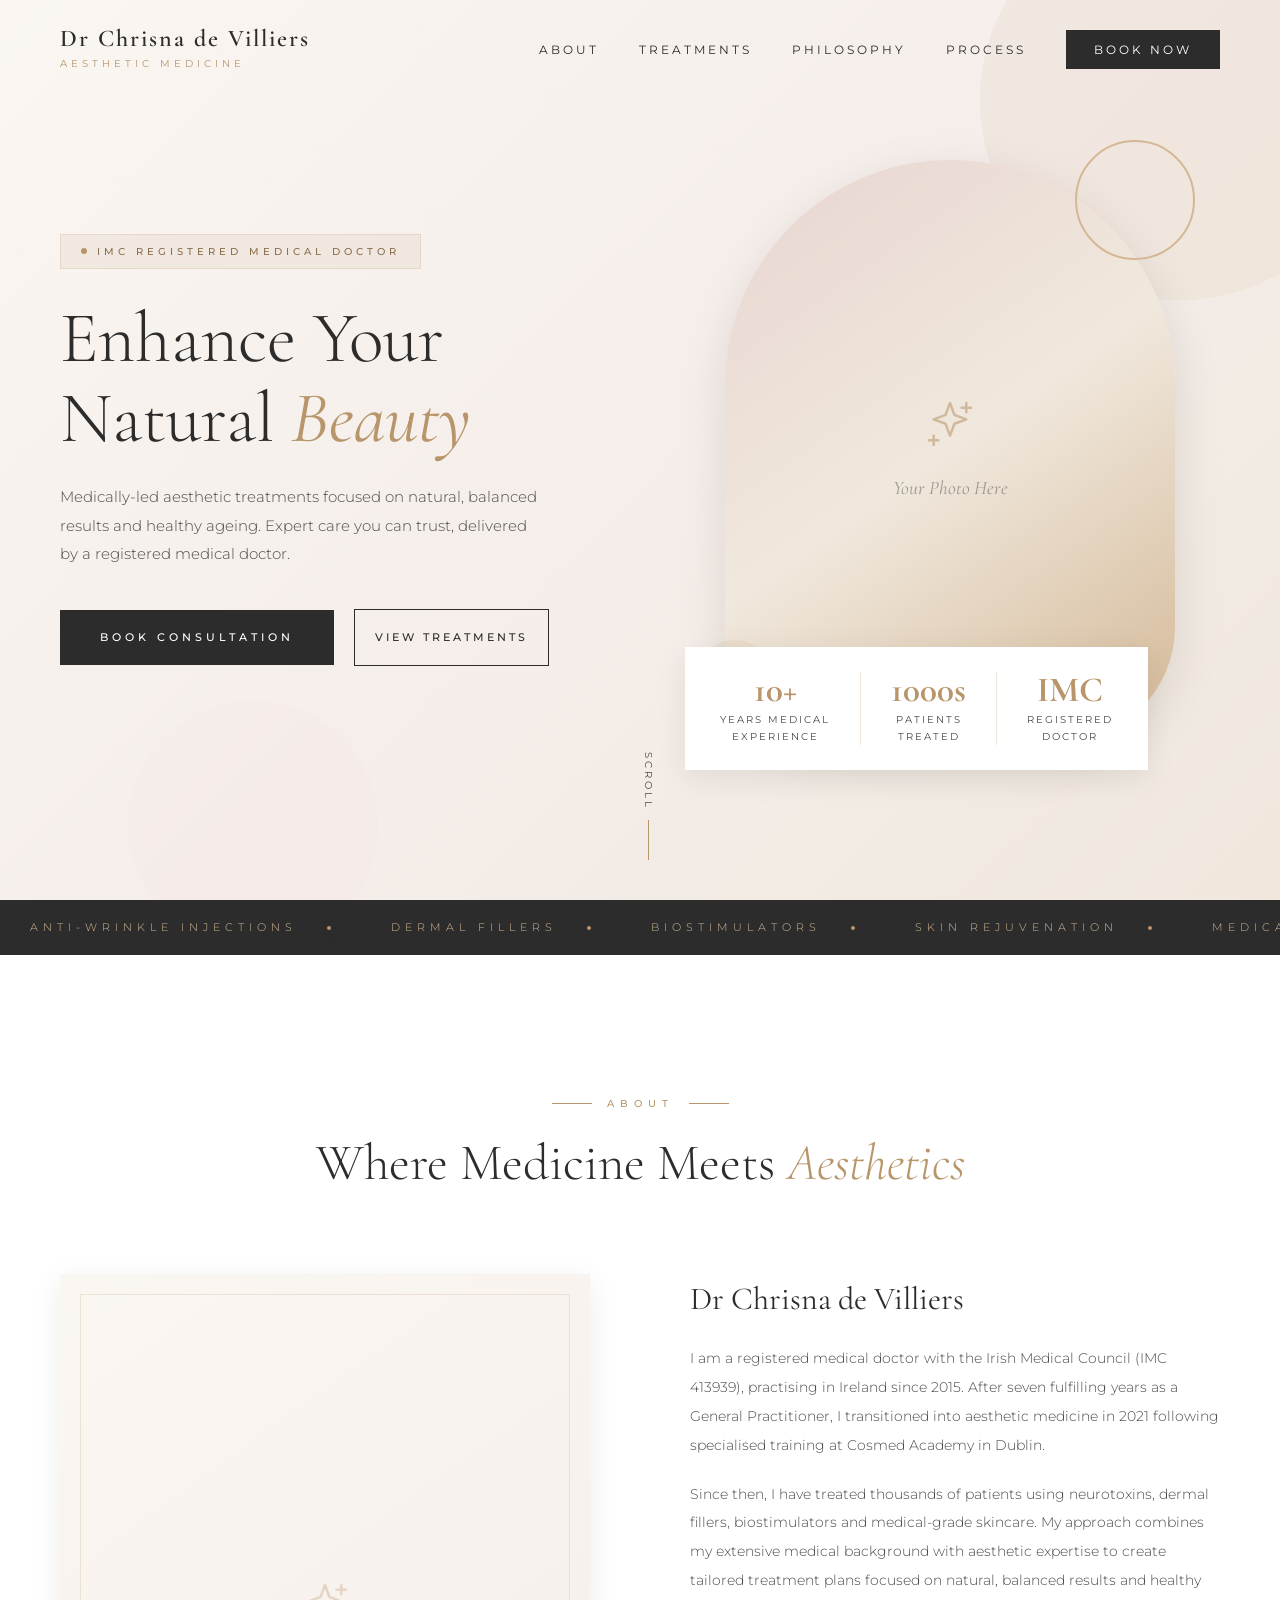
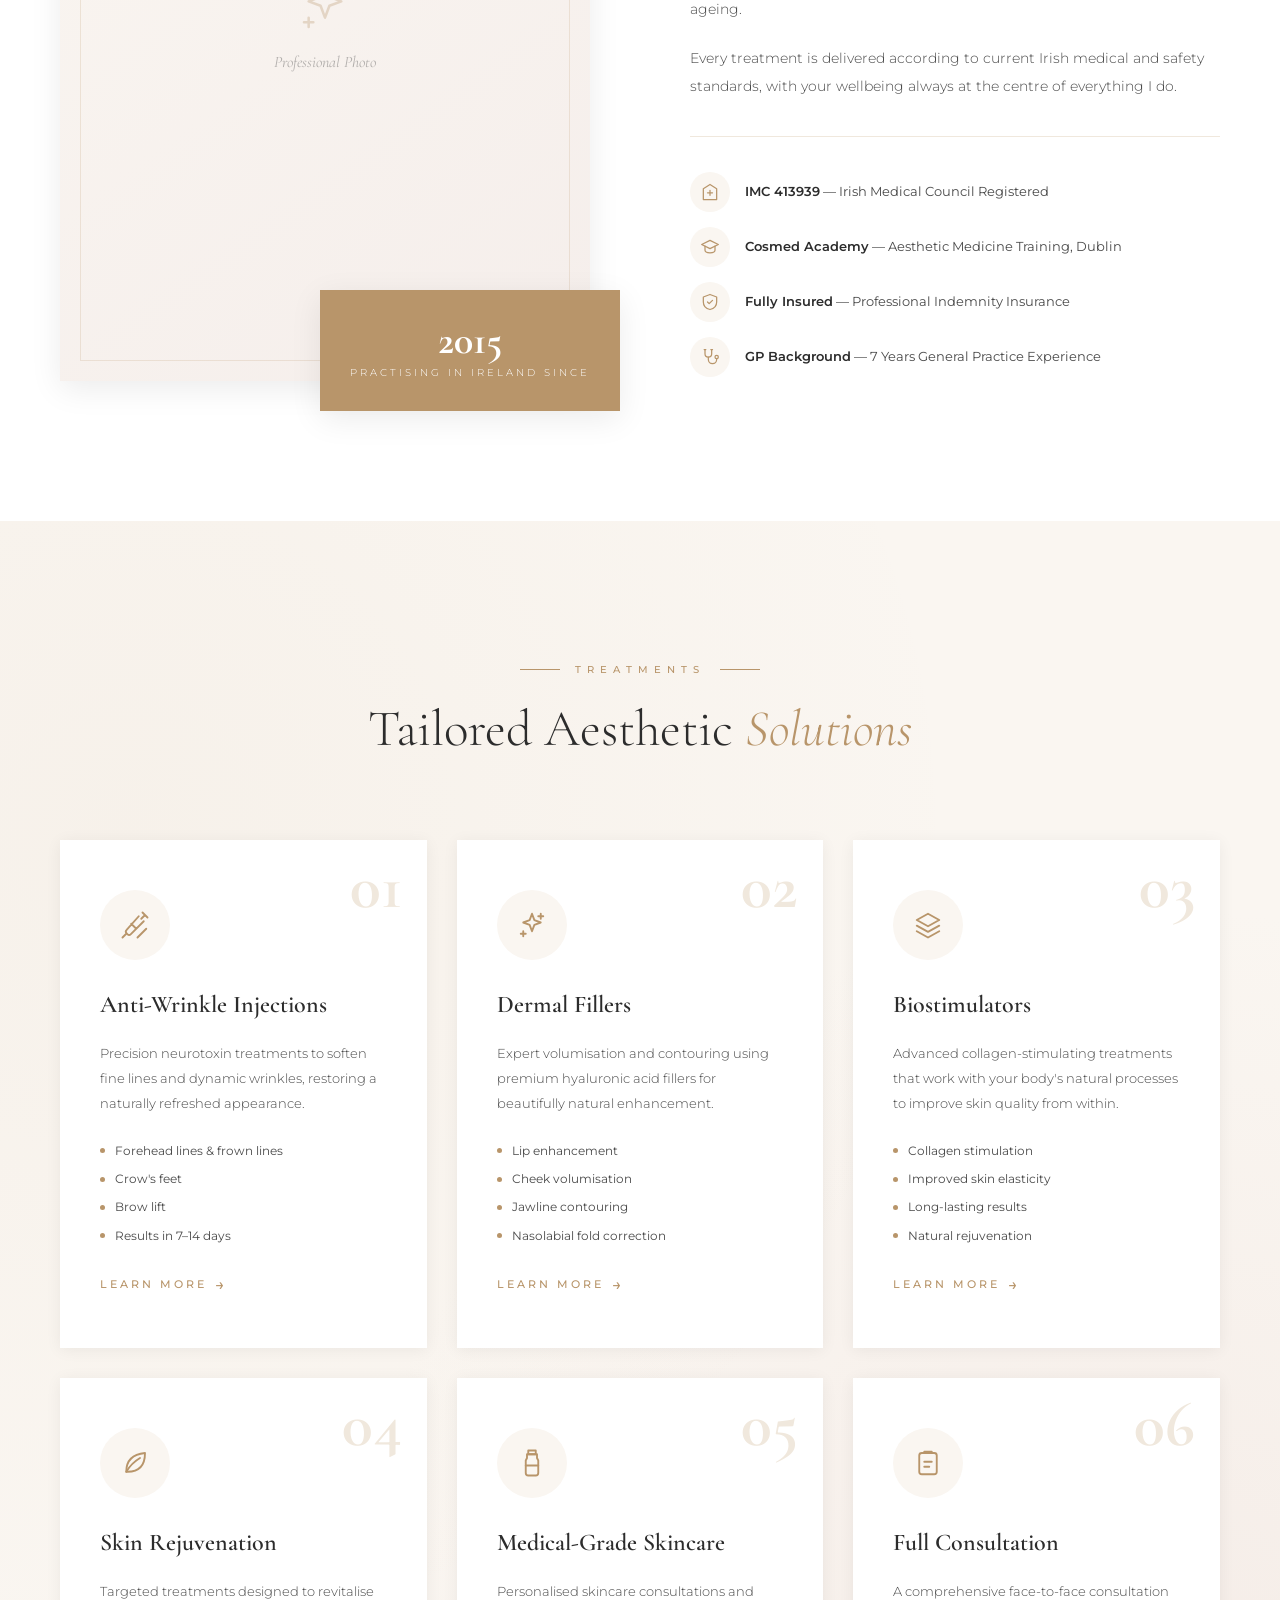
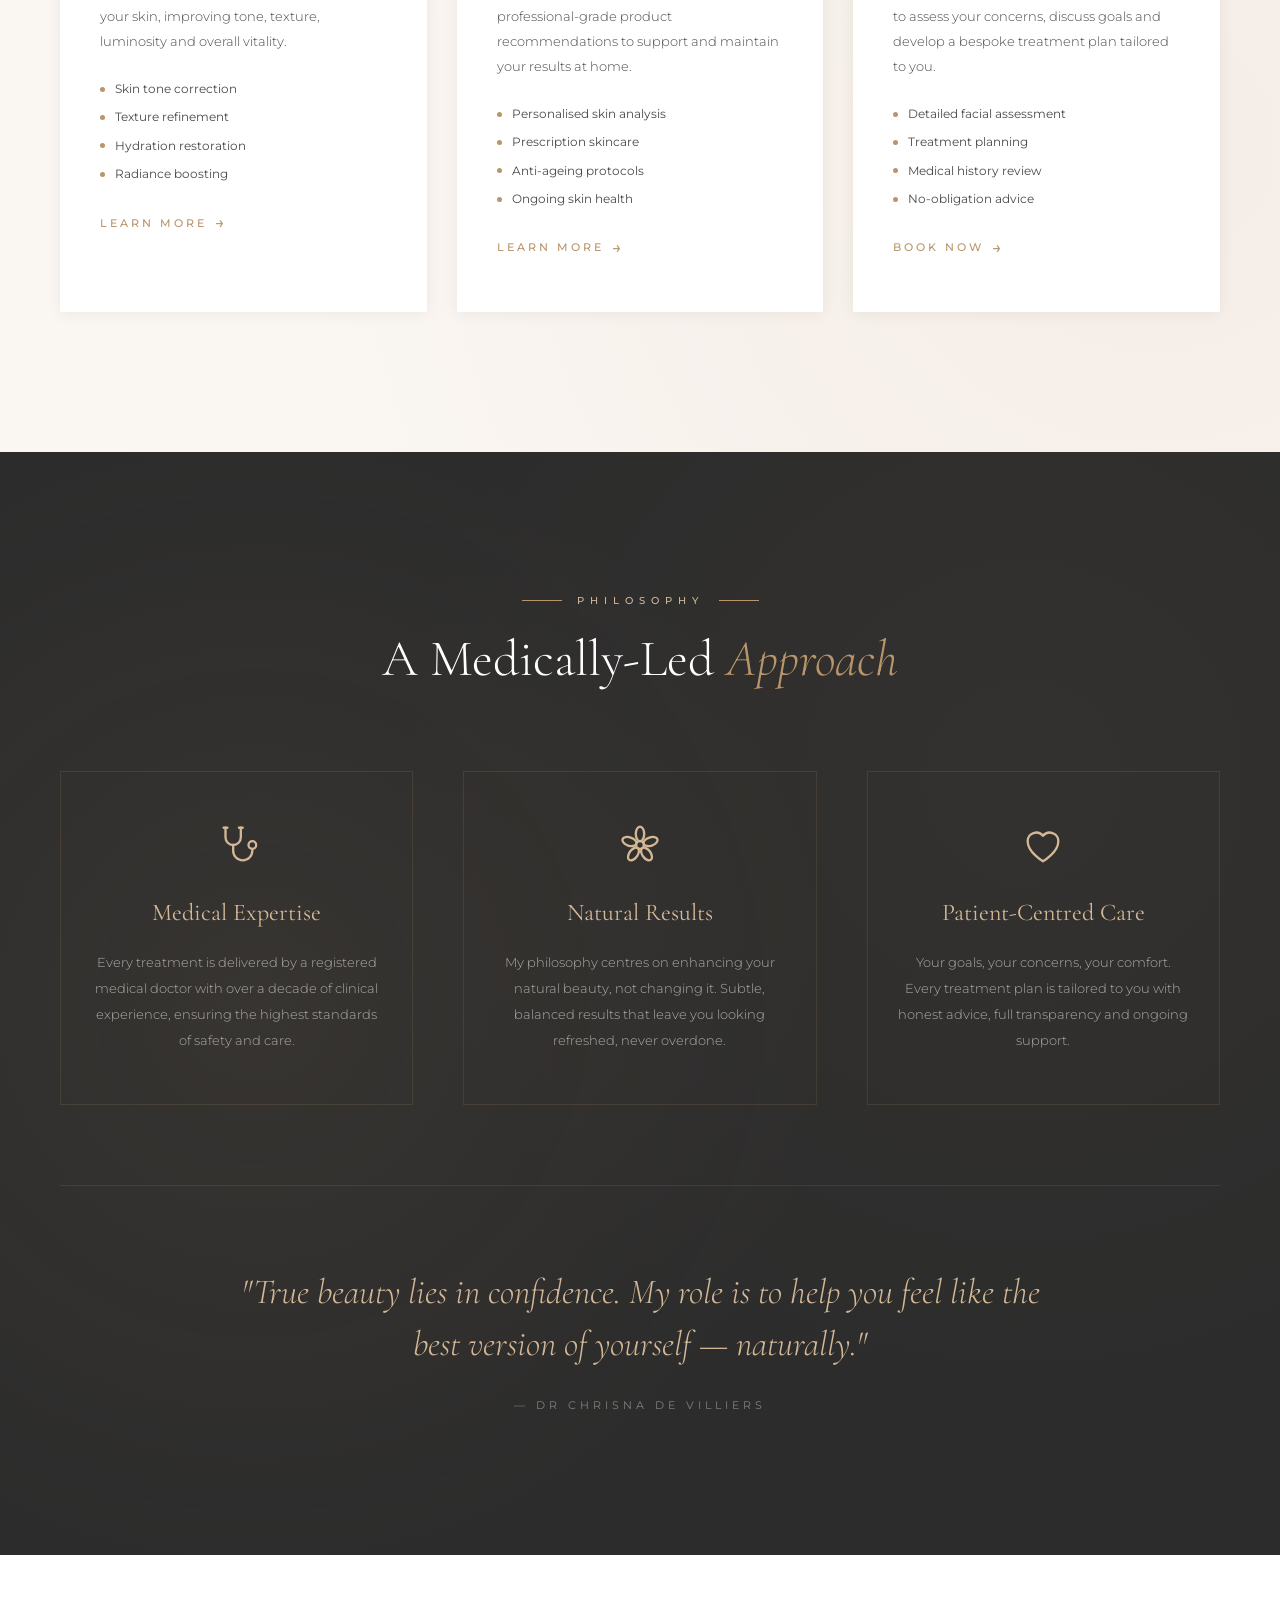
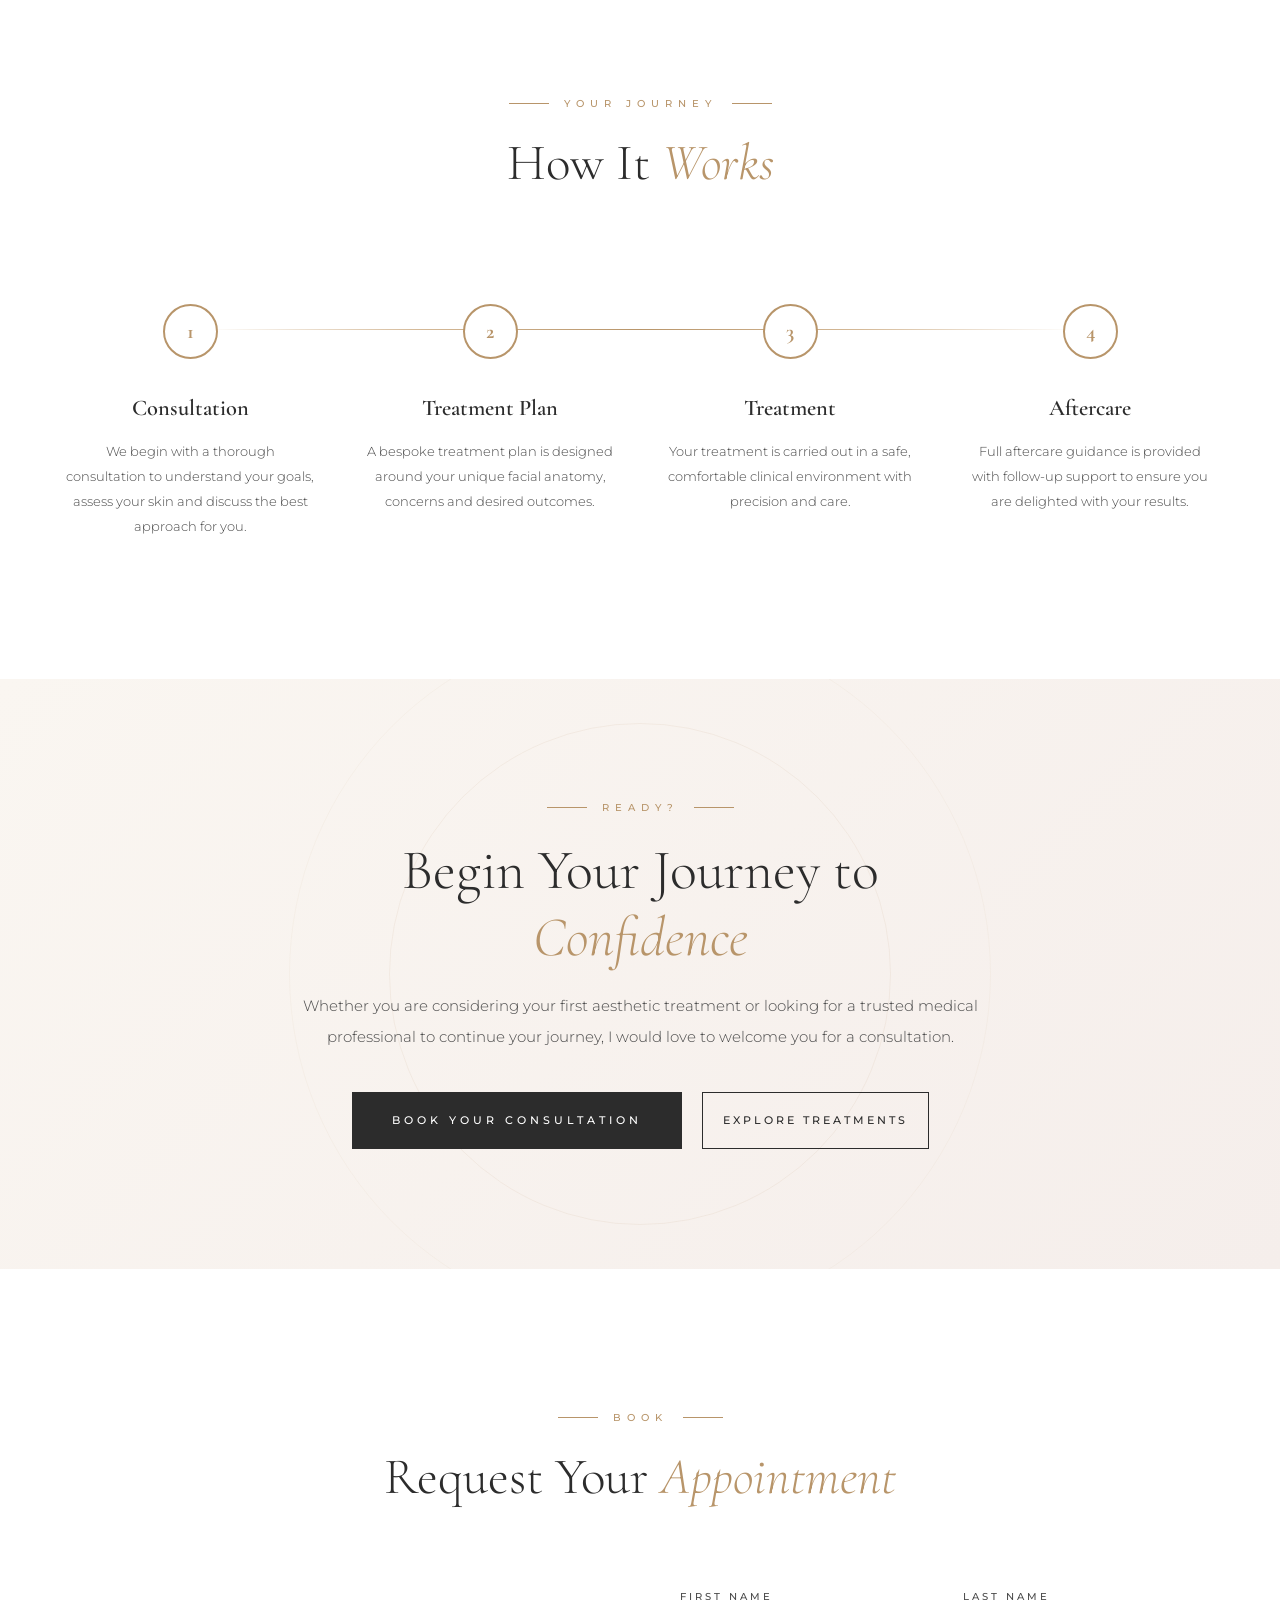
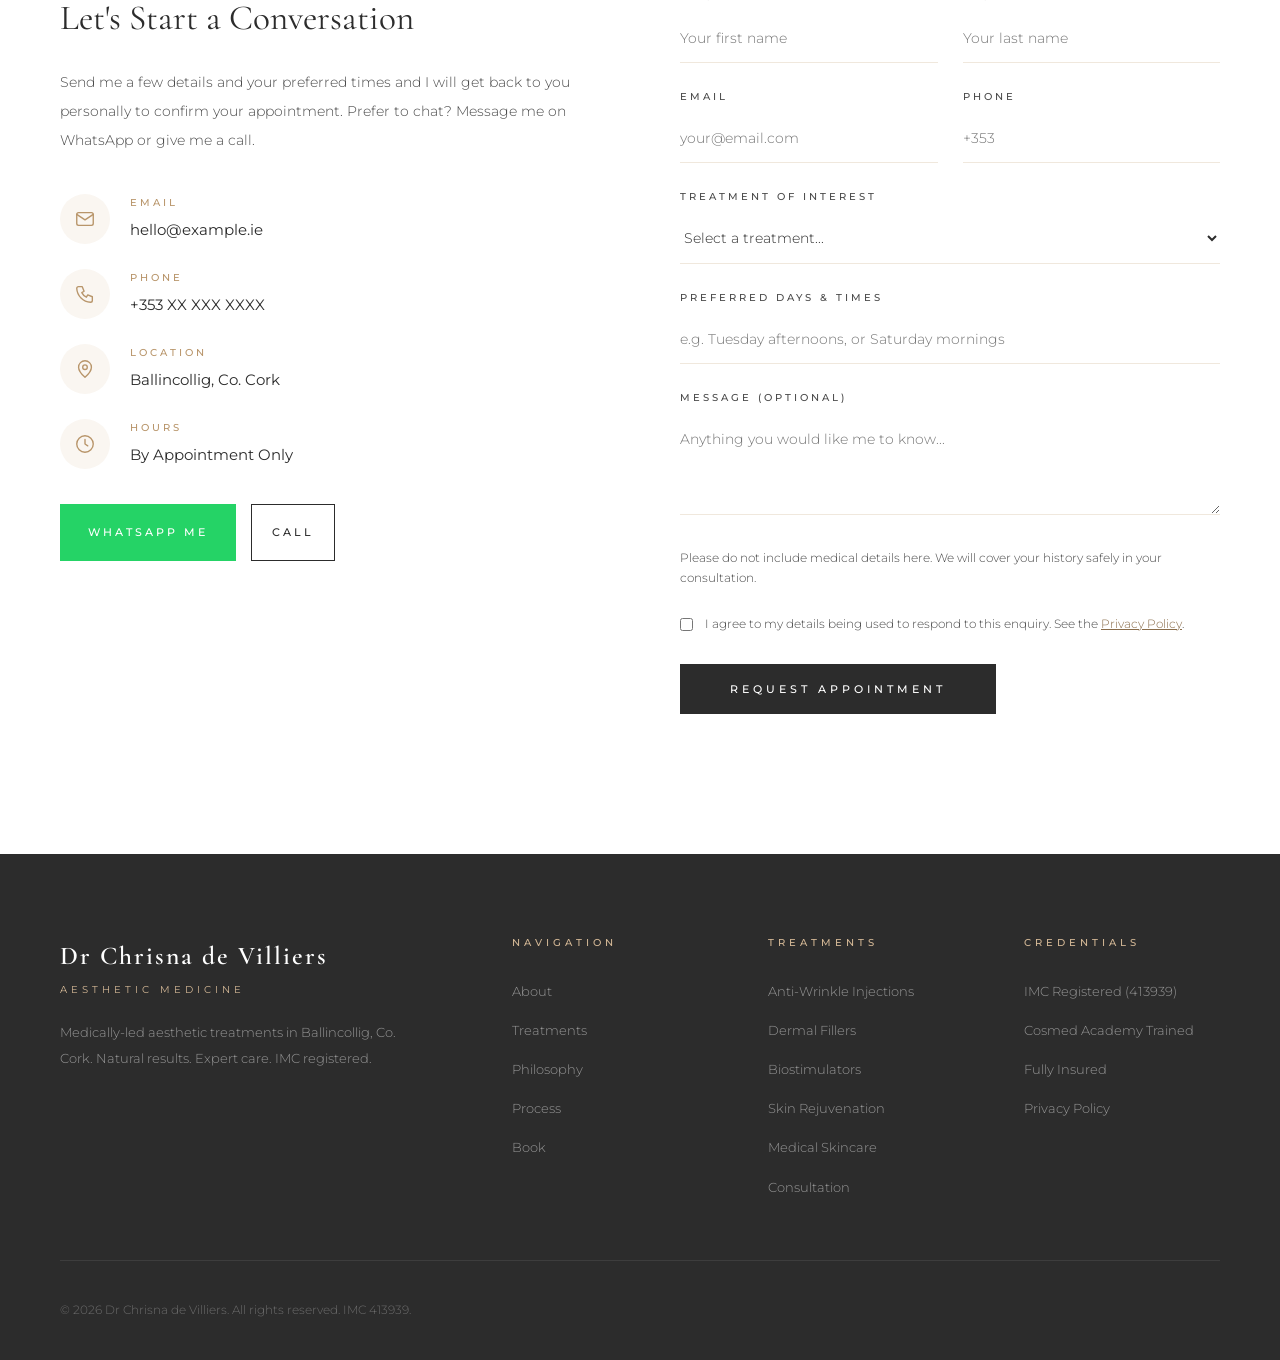
==== book.html @ 7427c257 "Fix responsive layout, replace emoji with line icons, add photo slots and /book link, set location t" ====
<!DOCTYPE html>
<html lang="en">
<head>
    <meta charset="UTF-8">
    <meta name="viewport" content="width=device-width, initial-scale=1.0">
    <title>Book | Dr Chrisna de Villiers</title>
    <meta http-equiv="refresh" content="0; url=index.html#contact">
    <link rel="canonical" href="index.html#contact">
    <script>location.replace('index.html#contact');</script>
</head>
<body>
    <p>Taking you to the booking form... <a href="index.html#contact">Continue</a></p>
</body>
</html>
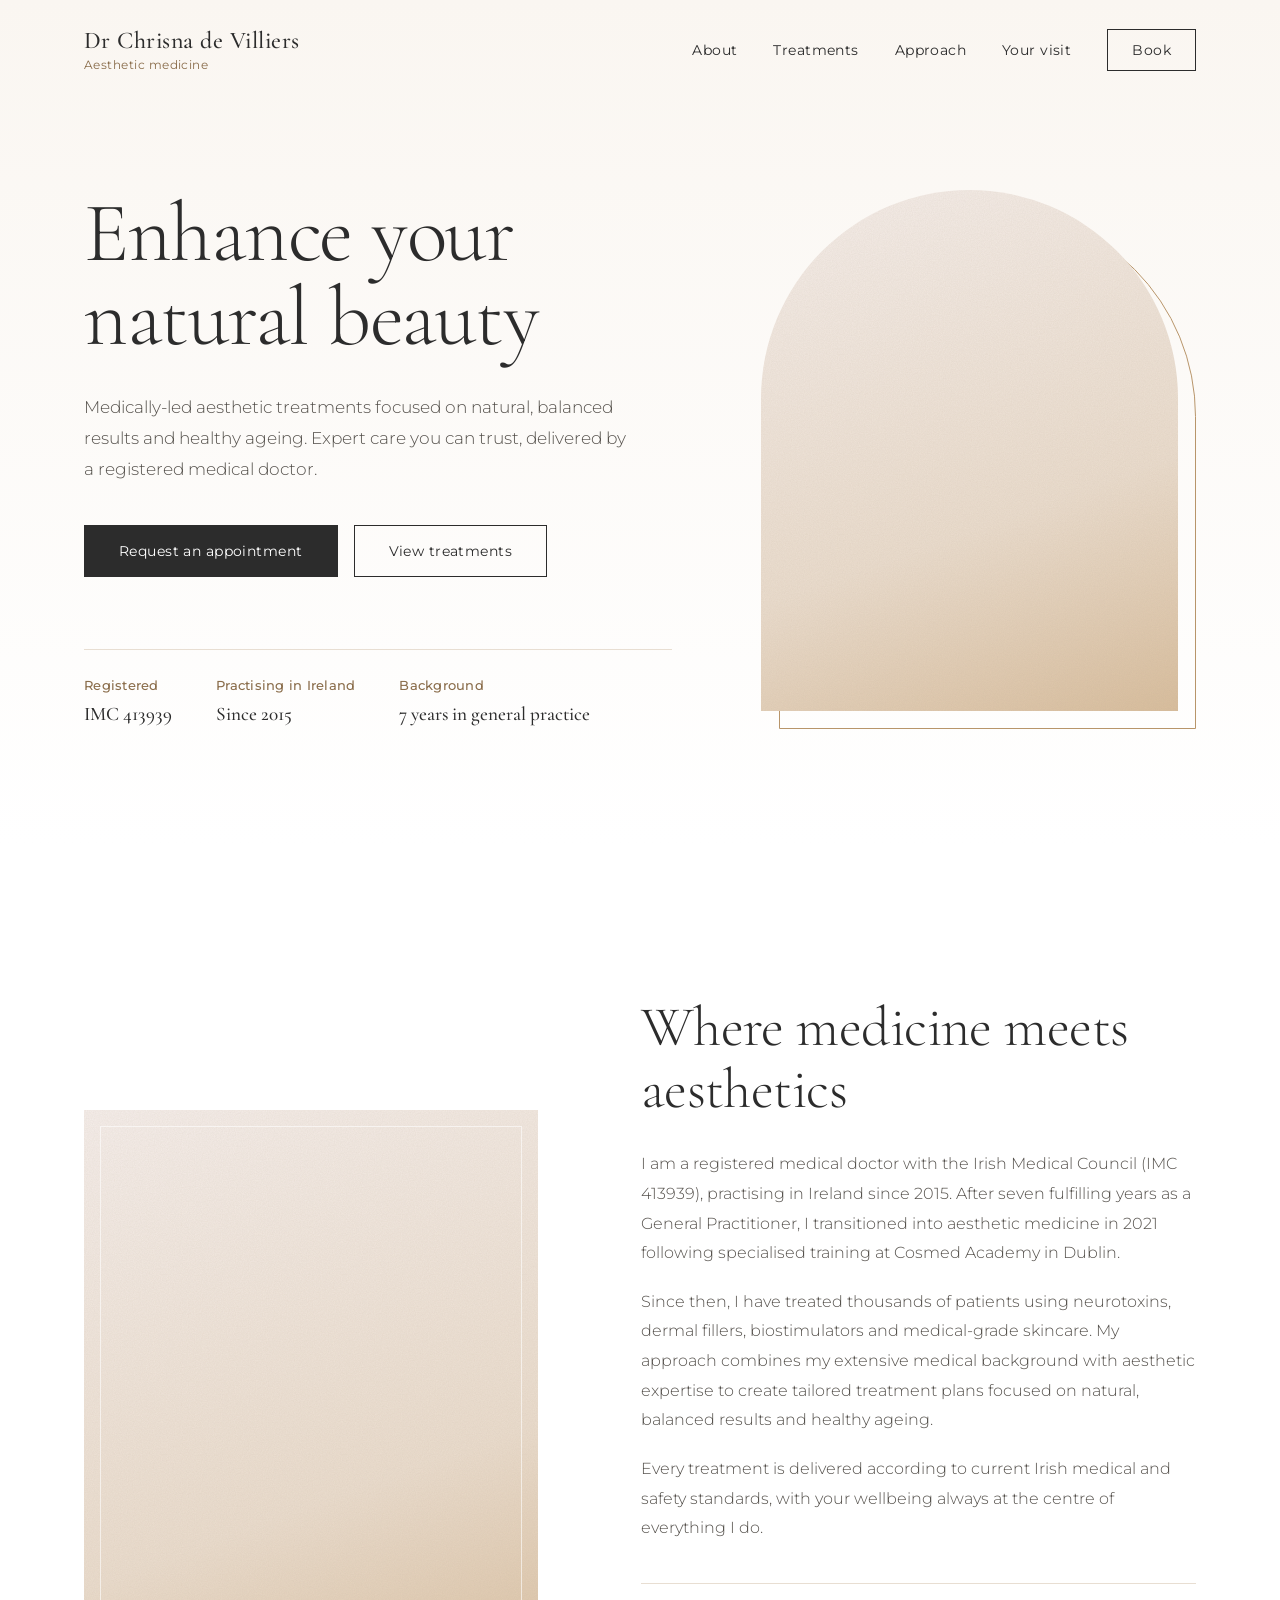
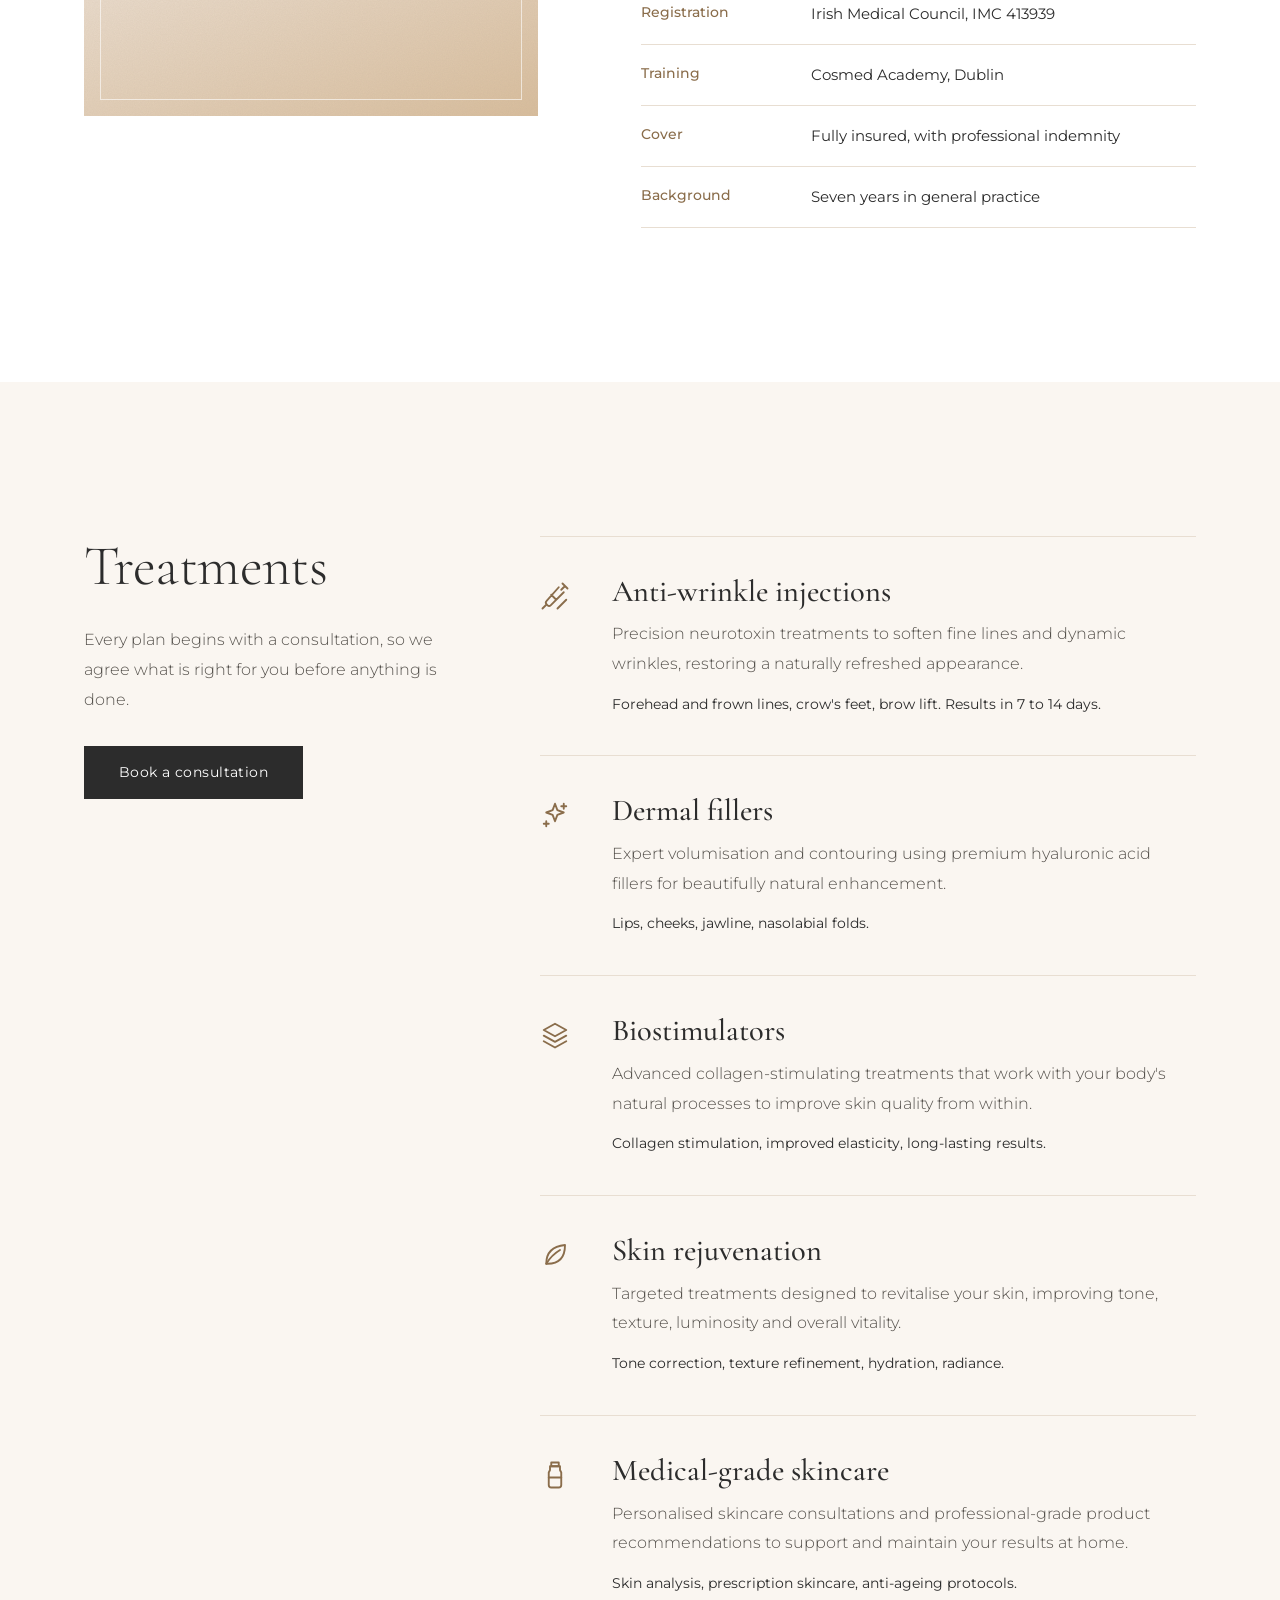
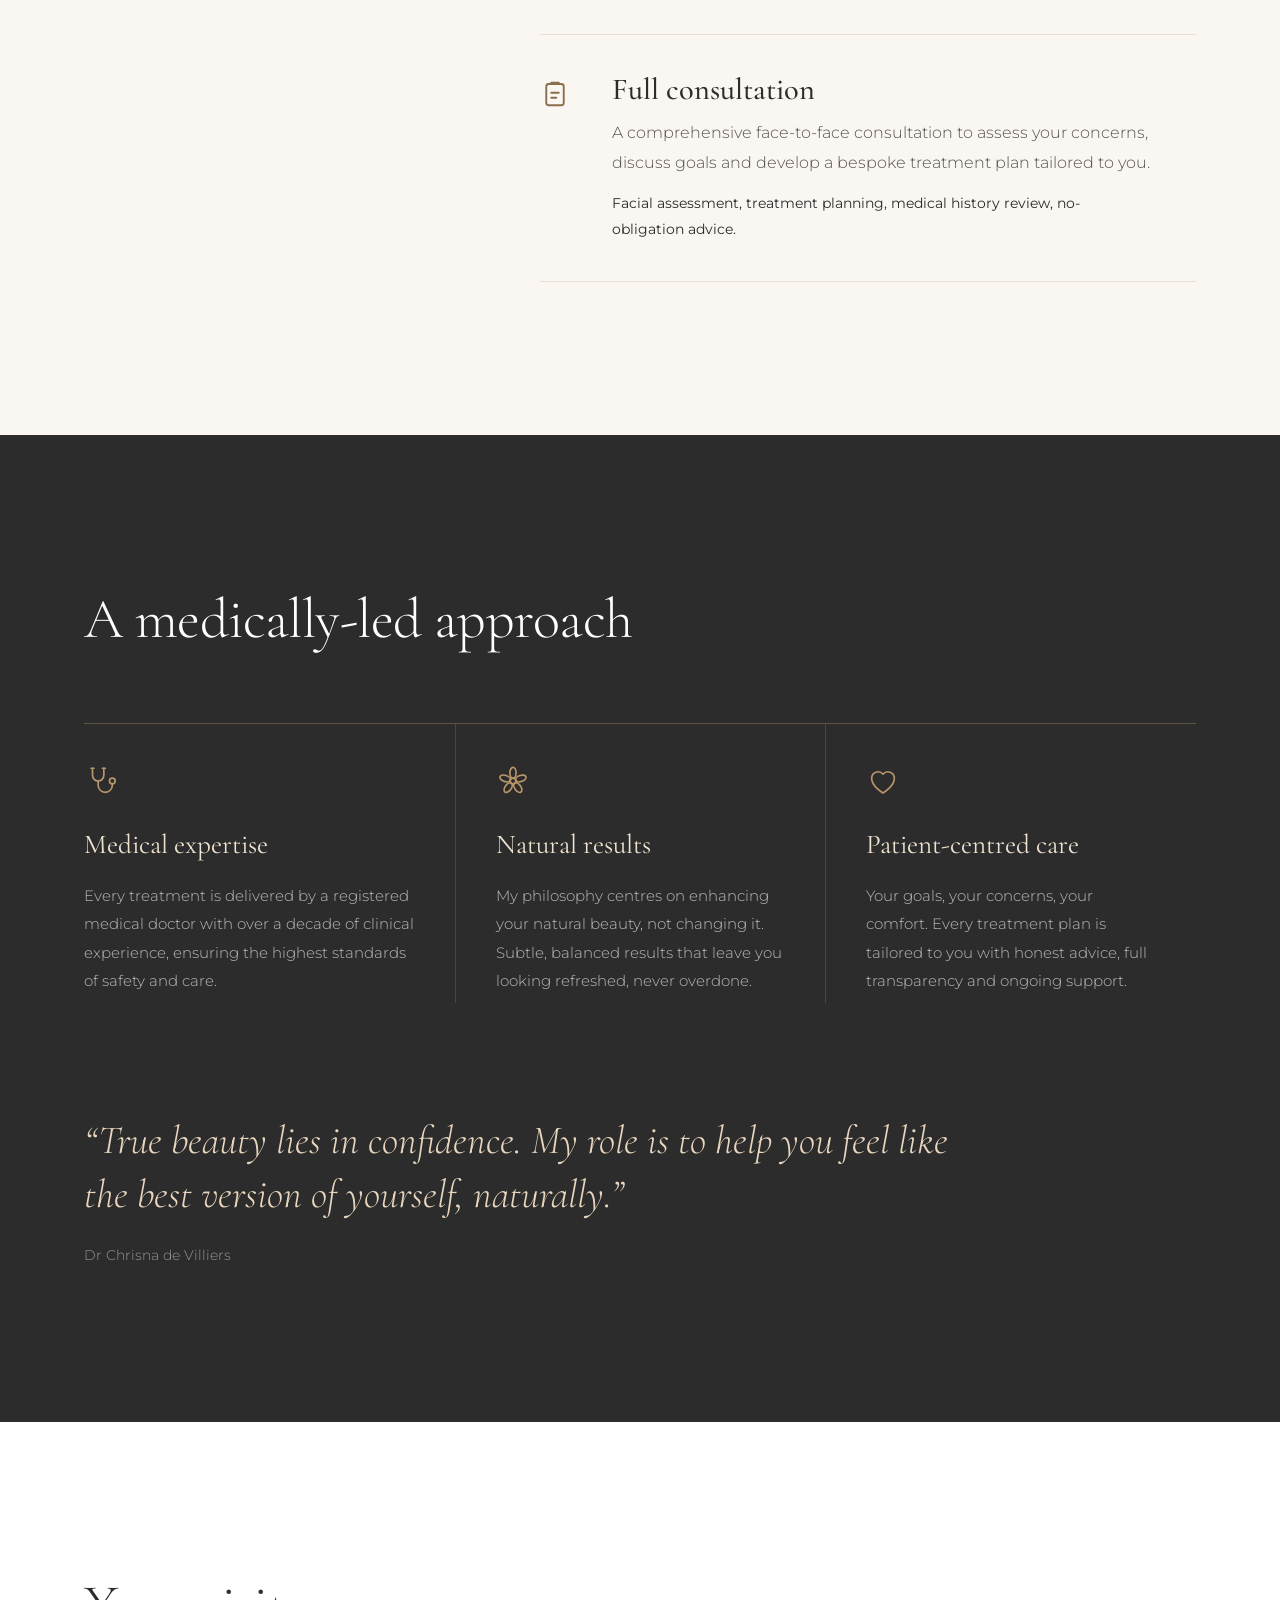
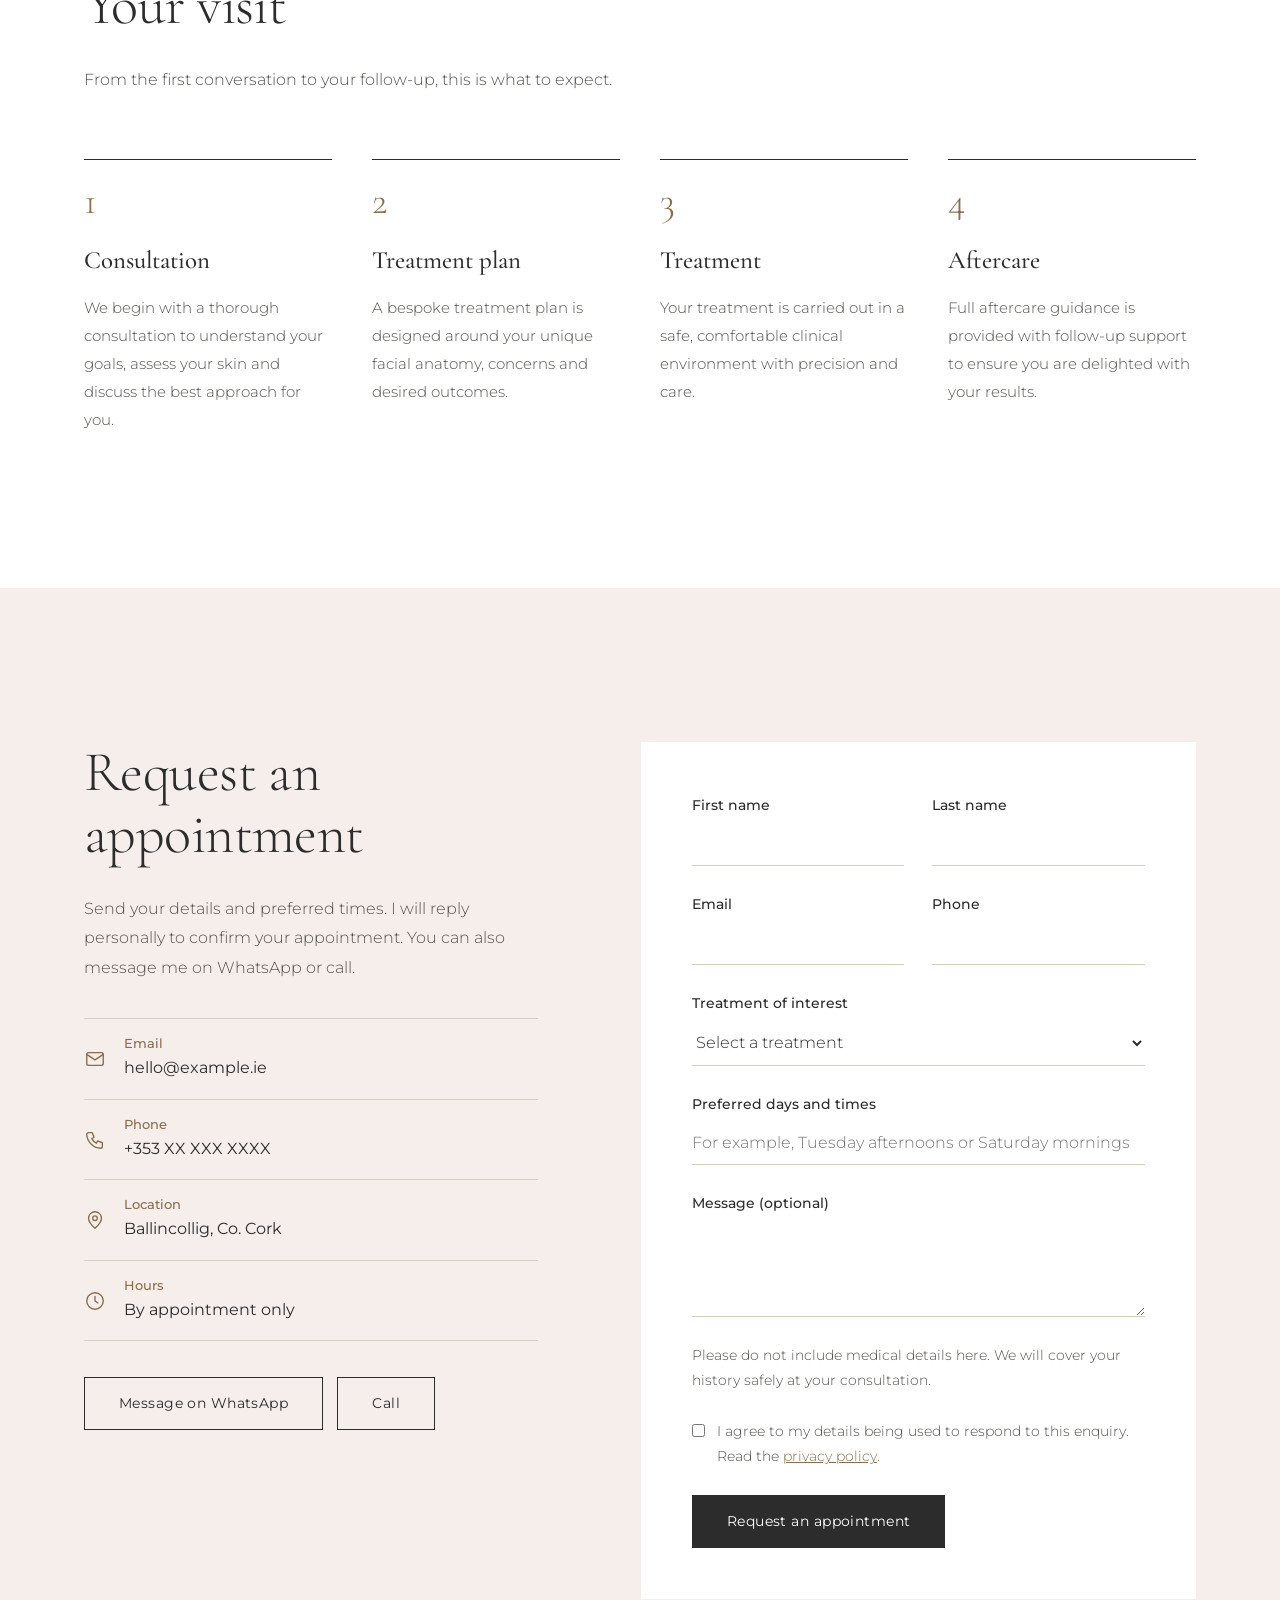
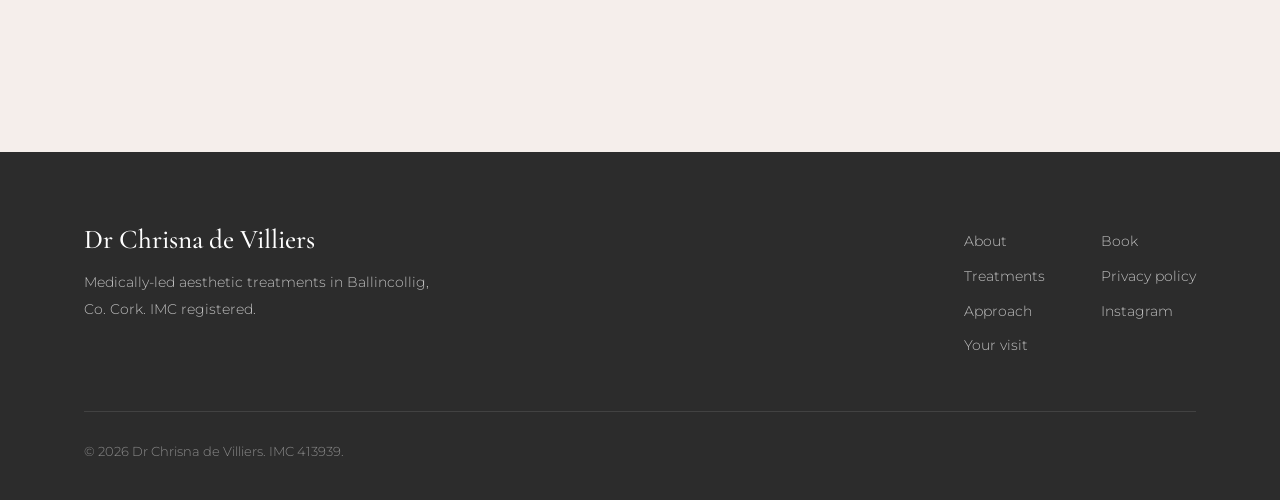
==== commit 8ca1163e: "Redesign: refined editorial look, arch portrait, line icons, updated README Co-Authored-By: Claude S" ====
--- a/book.html
+++ b/book.html
@@ -4,11 +4,11 @@
     <meta charset="UTF-8">
     <meta name="viewport" content="width=device-width, initial-scale=1.0">
     <title>Book | Dr Chrisna de Villiers</title>
-    <meta http-equiv="refresh" content="0; url=index.html#contact">
-    <link rel="canonical" href="index.html#contact">
-    <script>location.replace('index.html#contact');</script>
+    <meta http-equiv="refresh" content="0; url=index.html#book">
+    <link rel="canonical" href="index.html#book">
+    <script>location.replace('index.html#book');</script>
 </head>
 <body>
-    <p>Taking you to the booking form... <a href="index.html#contact">Continue</a></p>
+    <p>Taking you to the booking form. <a href="index.html#book">Continue</a></p>
 </body>
 </html>
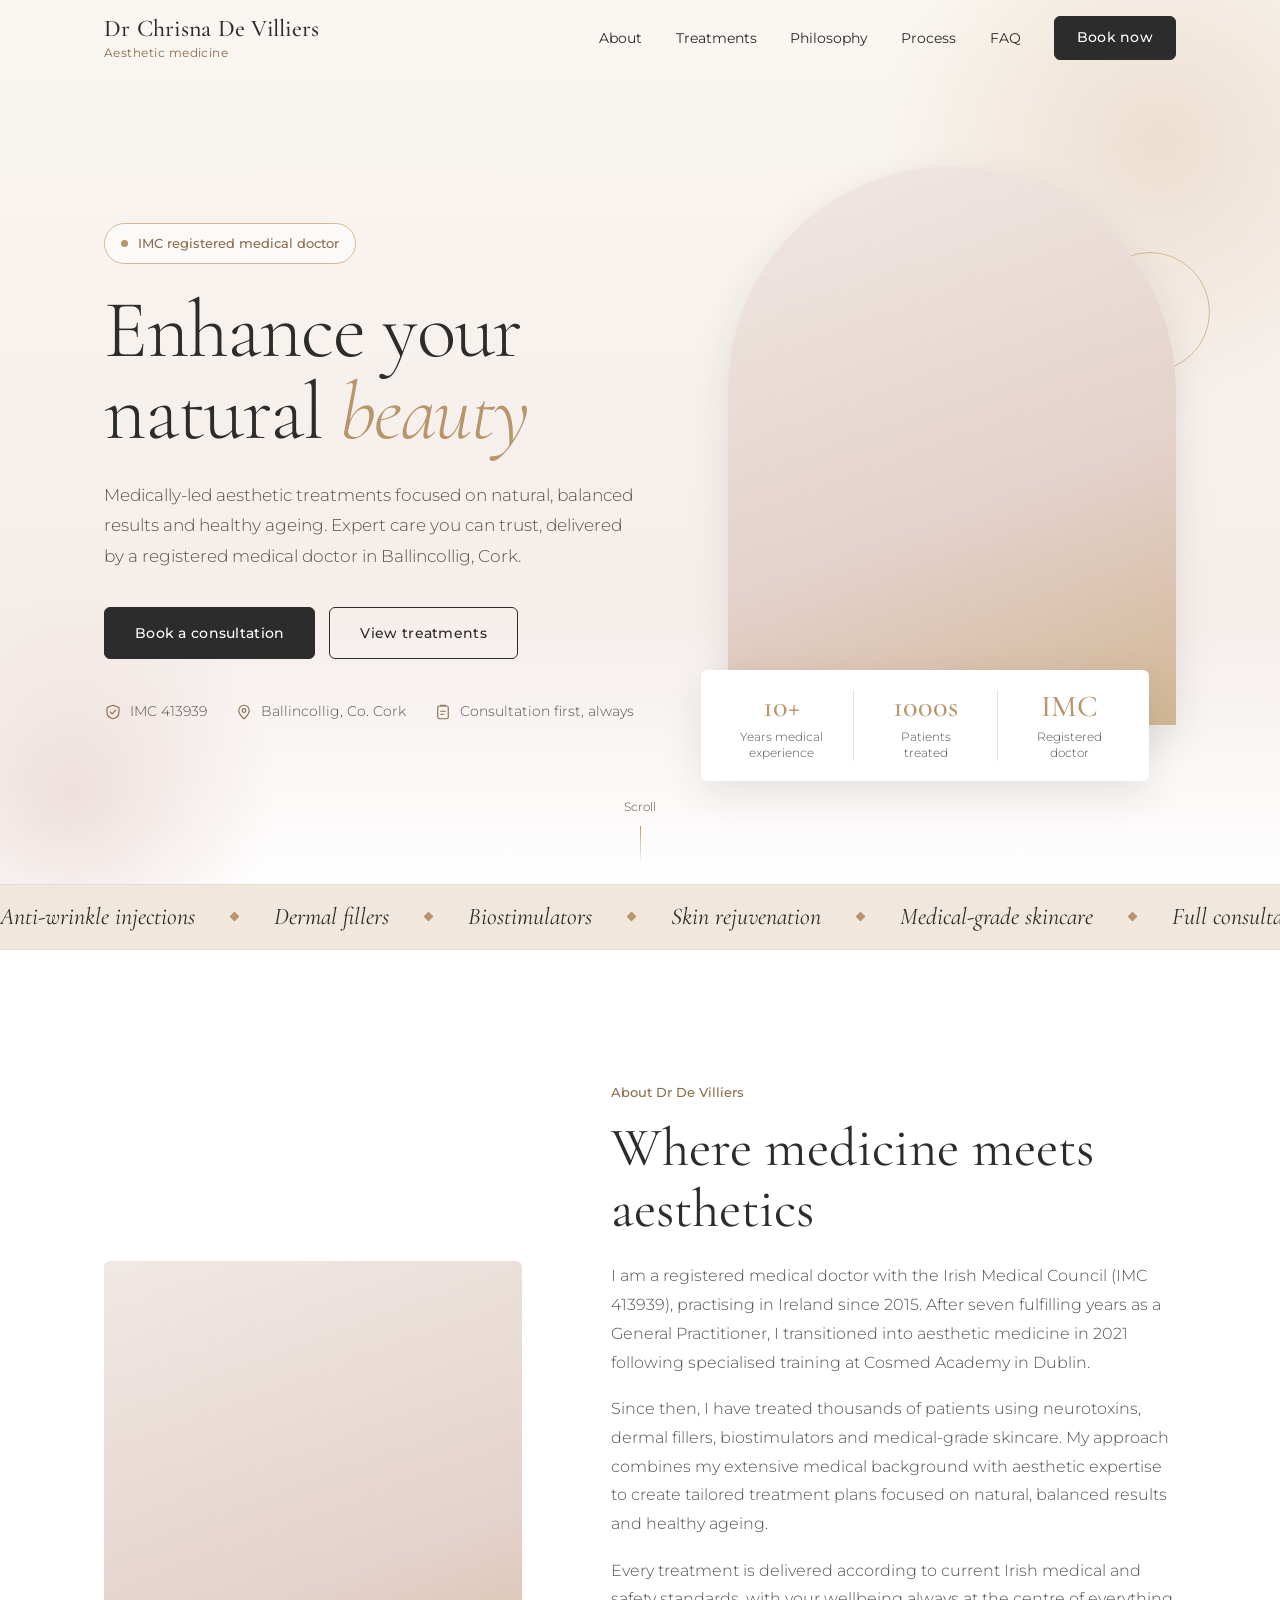
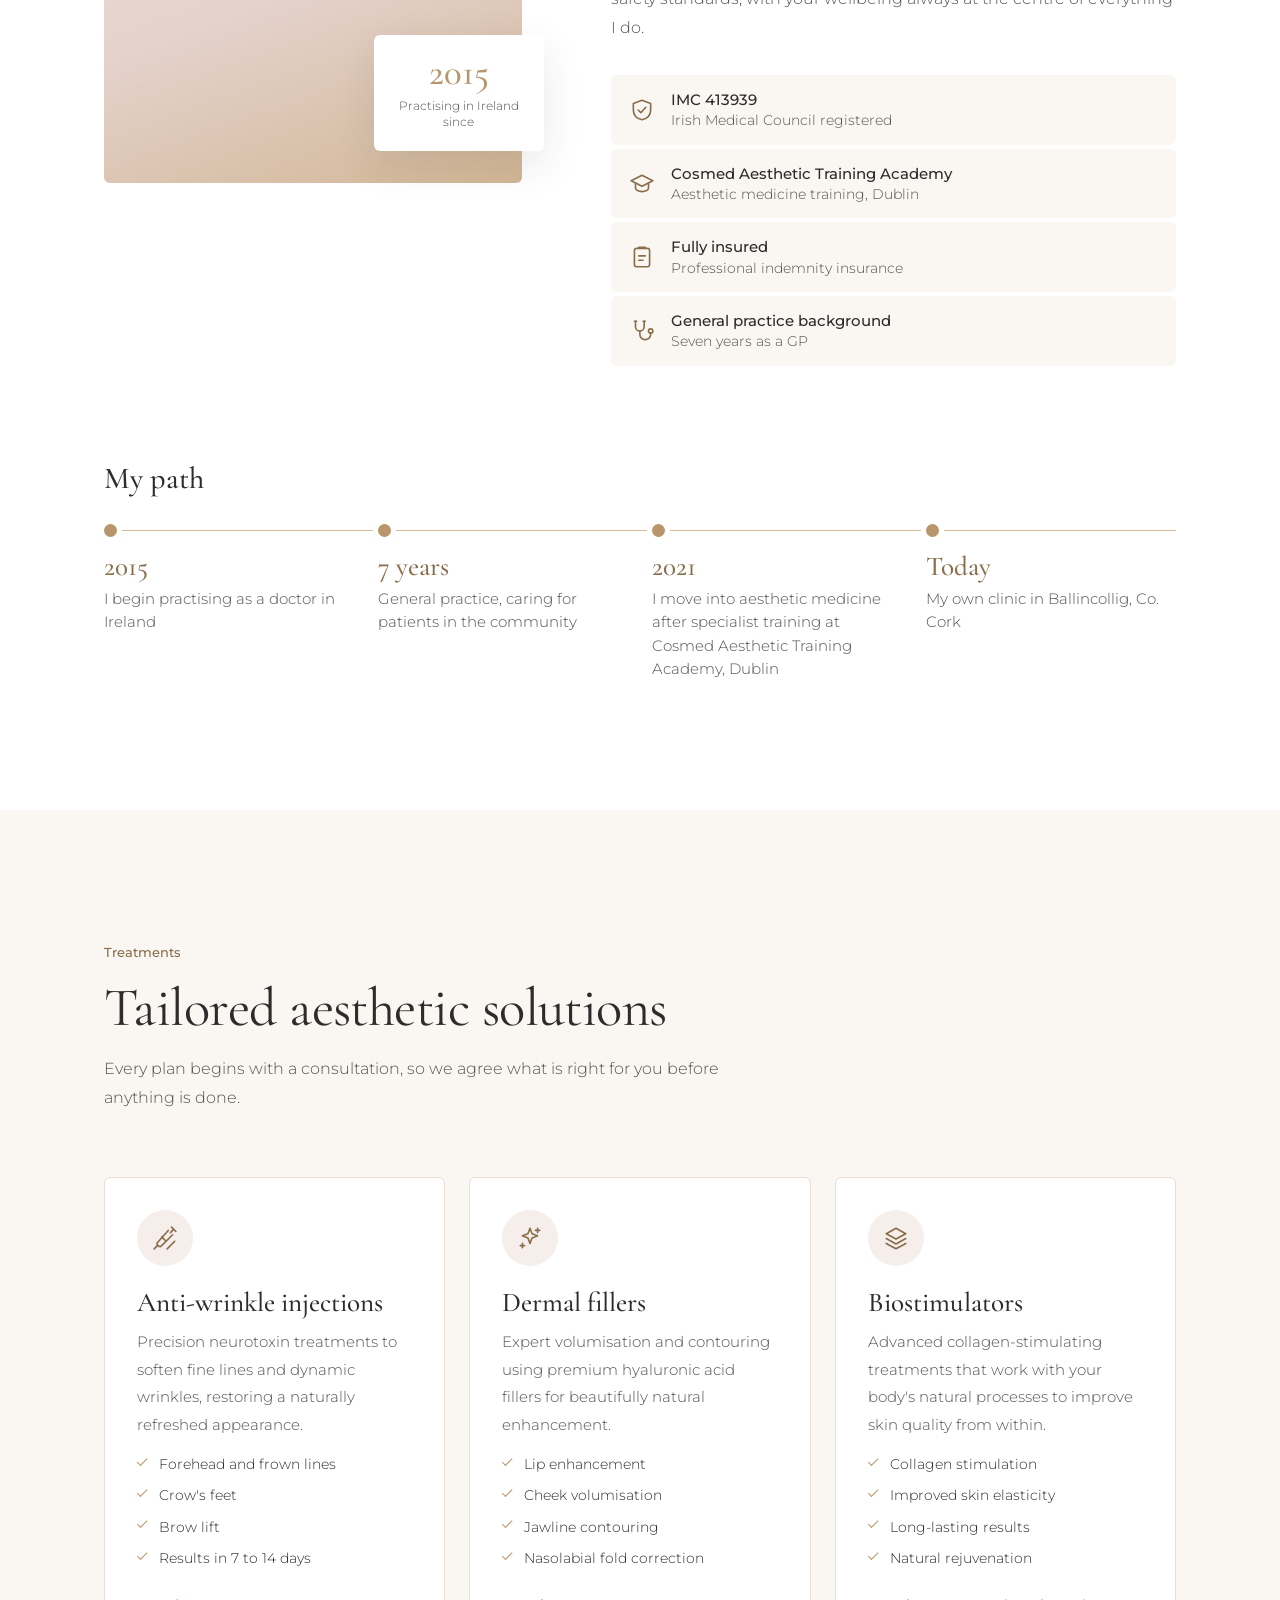
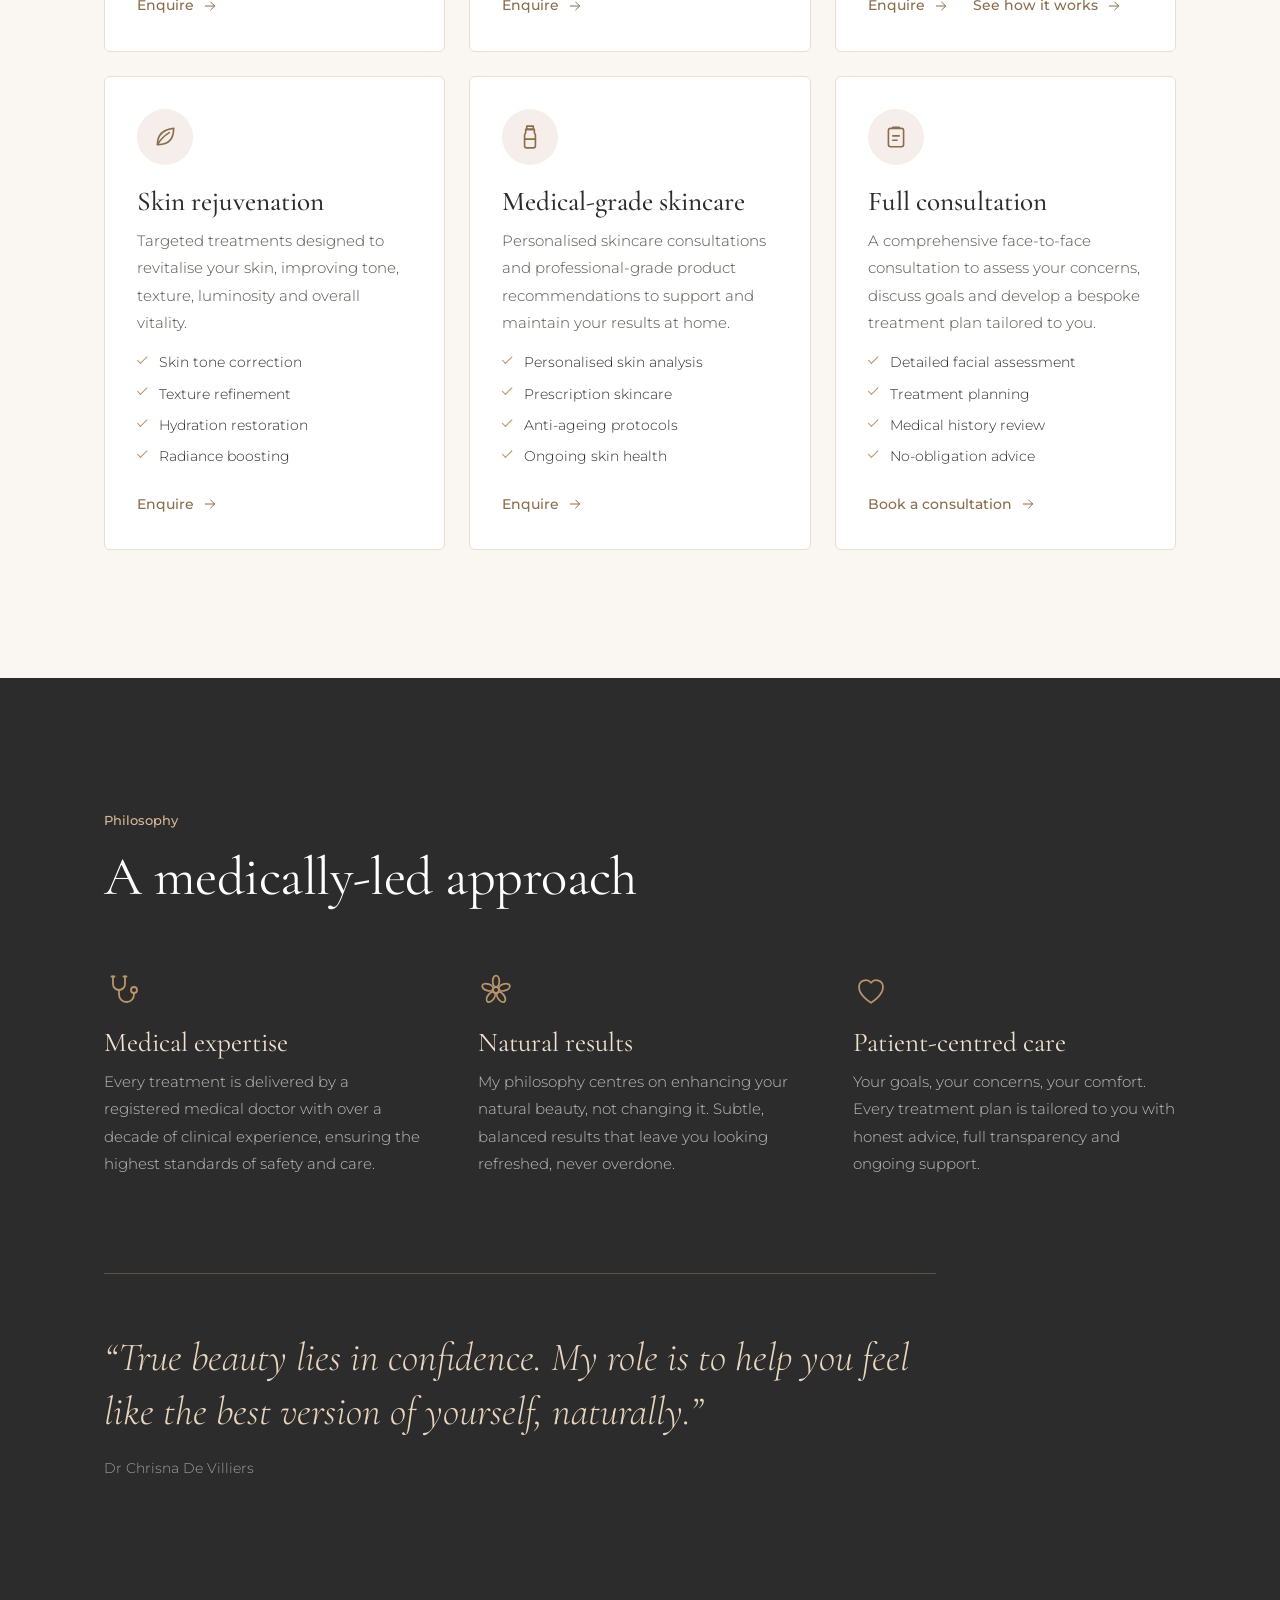
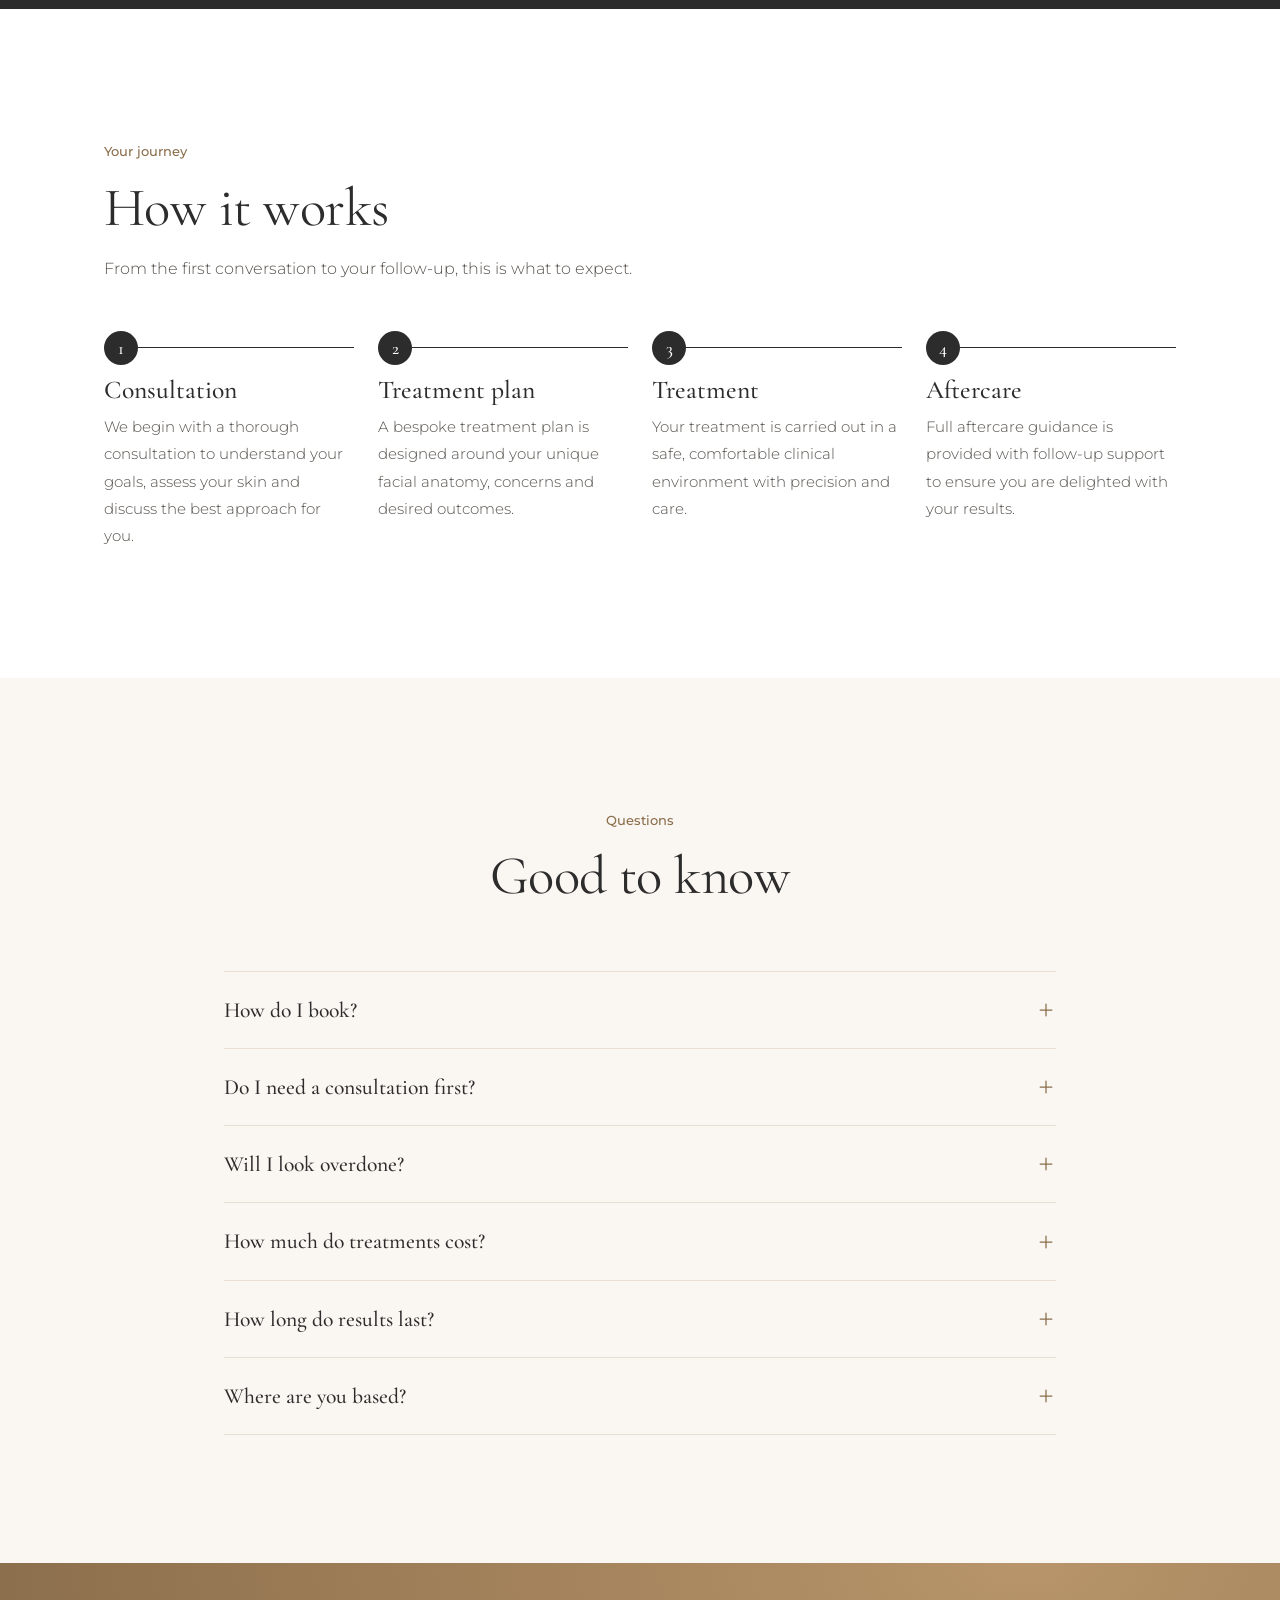
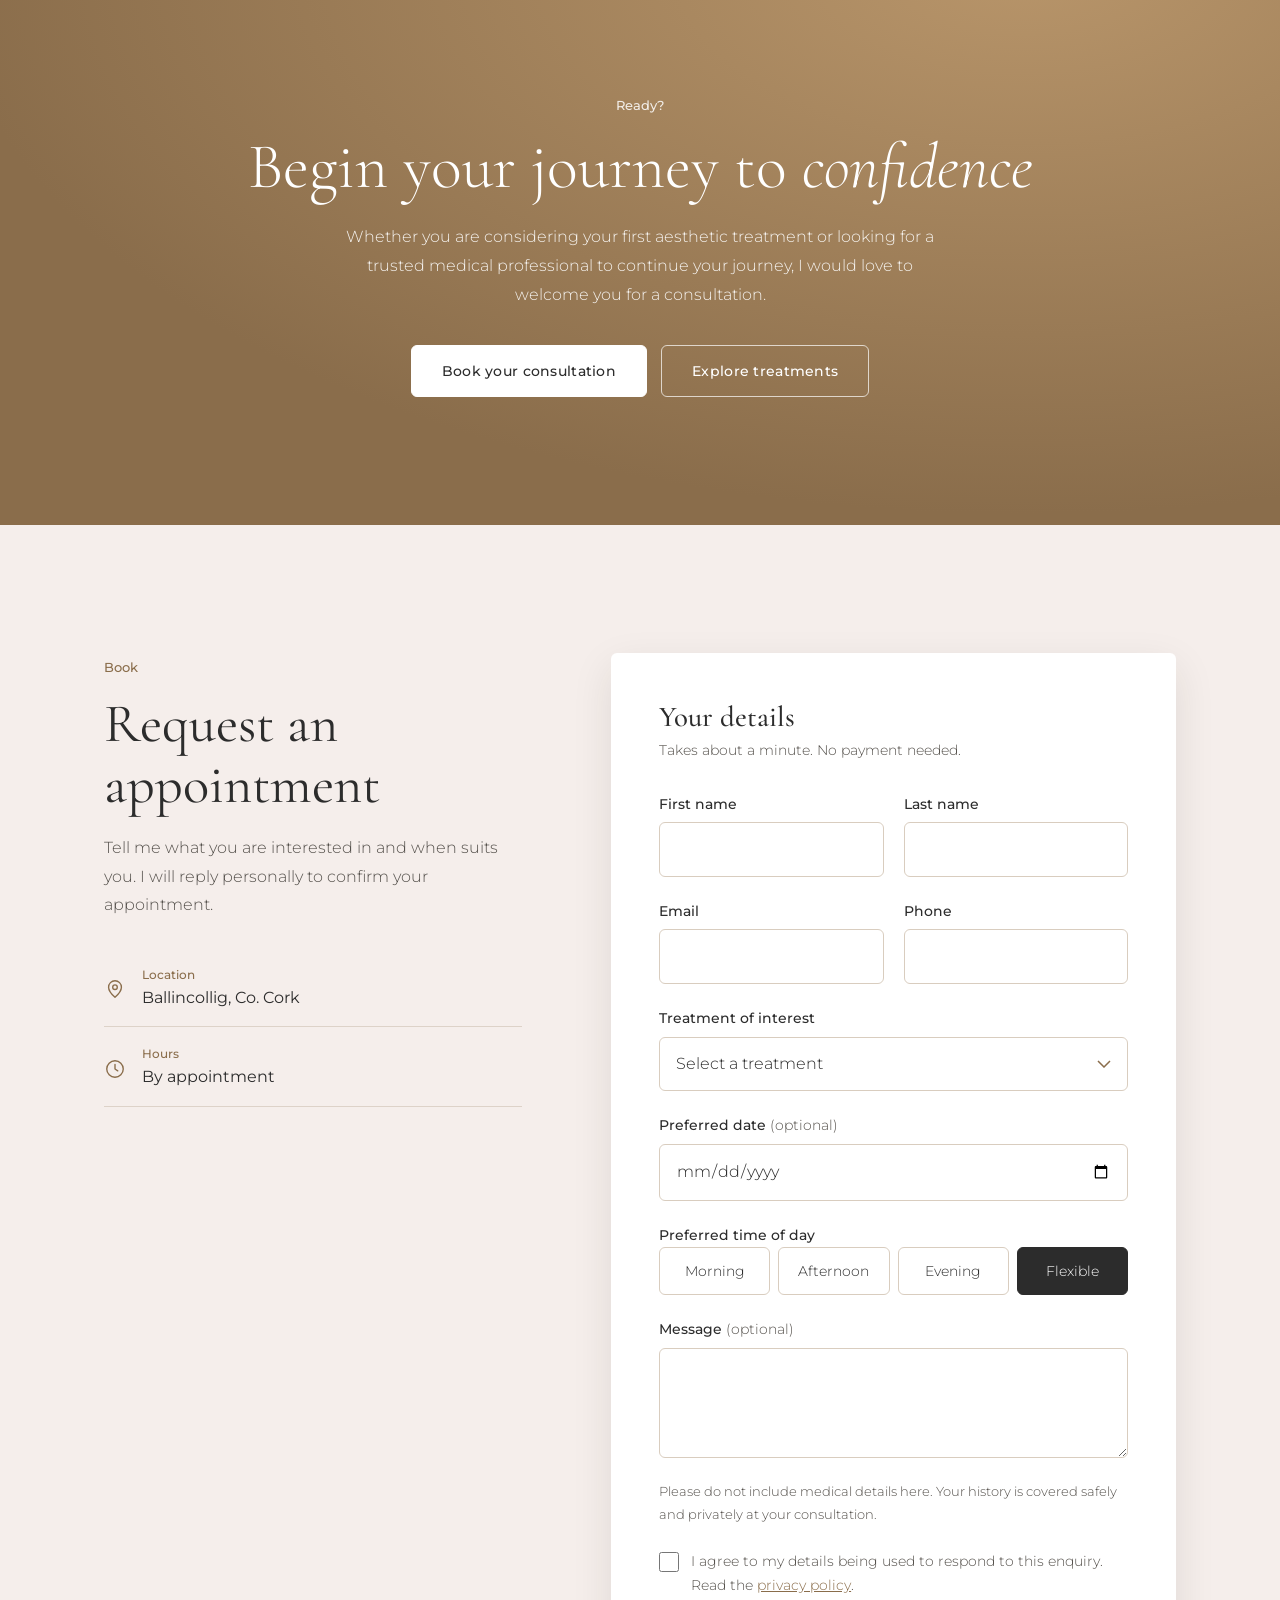
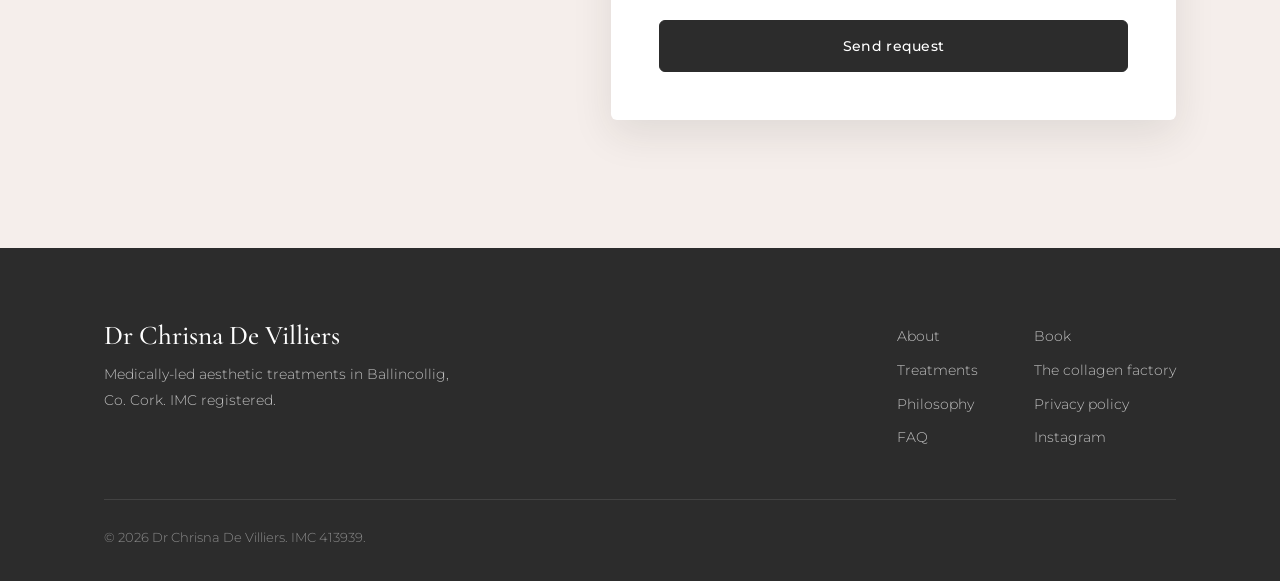
==== commit 5cf6e550: "Capitalise De in her name throughout Co-Authored-By: Claude Sonnet 5.5 <noreply@anthropic.com> Claud" ====
--- a/book.html
+++ b/book.html
@@ -3,7 +3,7 @@
 <head>
     <meta charset="UTF-8">
     <meta name="viewport" content="width=device-width, initial-scale=1.0">
-    <title>Book | Dr Chrisna de Villiers</title>
+    <title>Book | Dr Chrisna De Villiers</title>
     <meta http-equiv="refresh" content="0; url=index.html#book">
     <link rel="canonical" href="index.html#book">
     <script>location.replace('index.html#book');</script>
